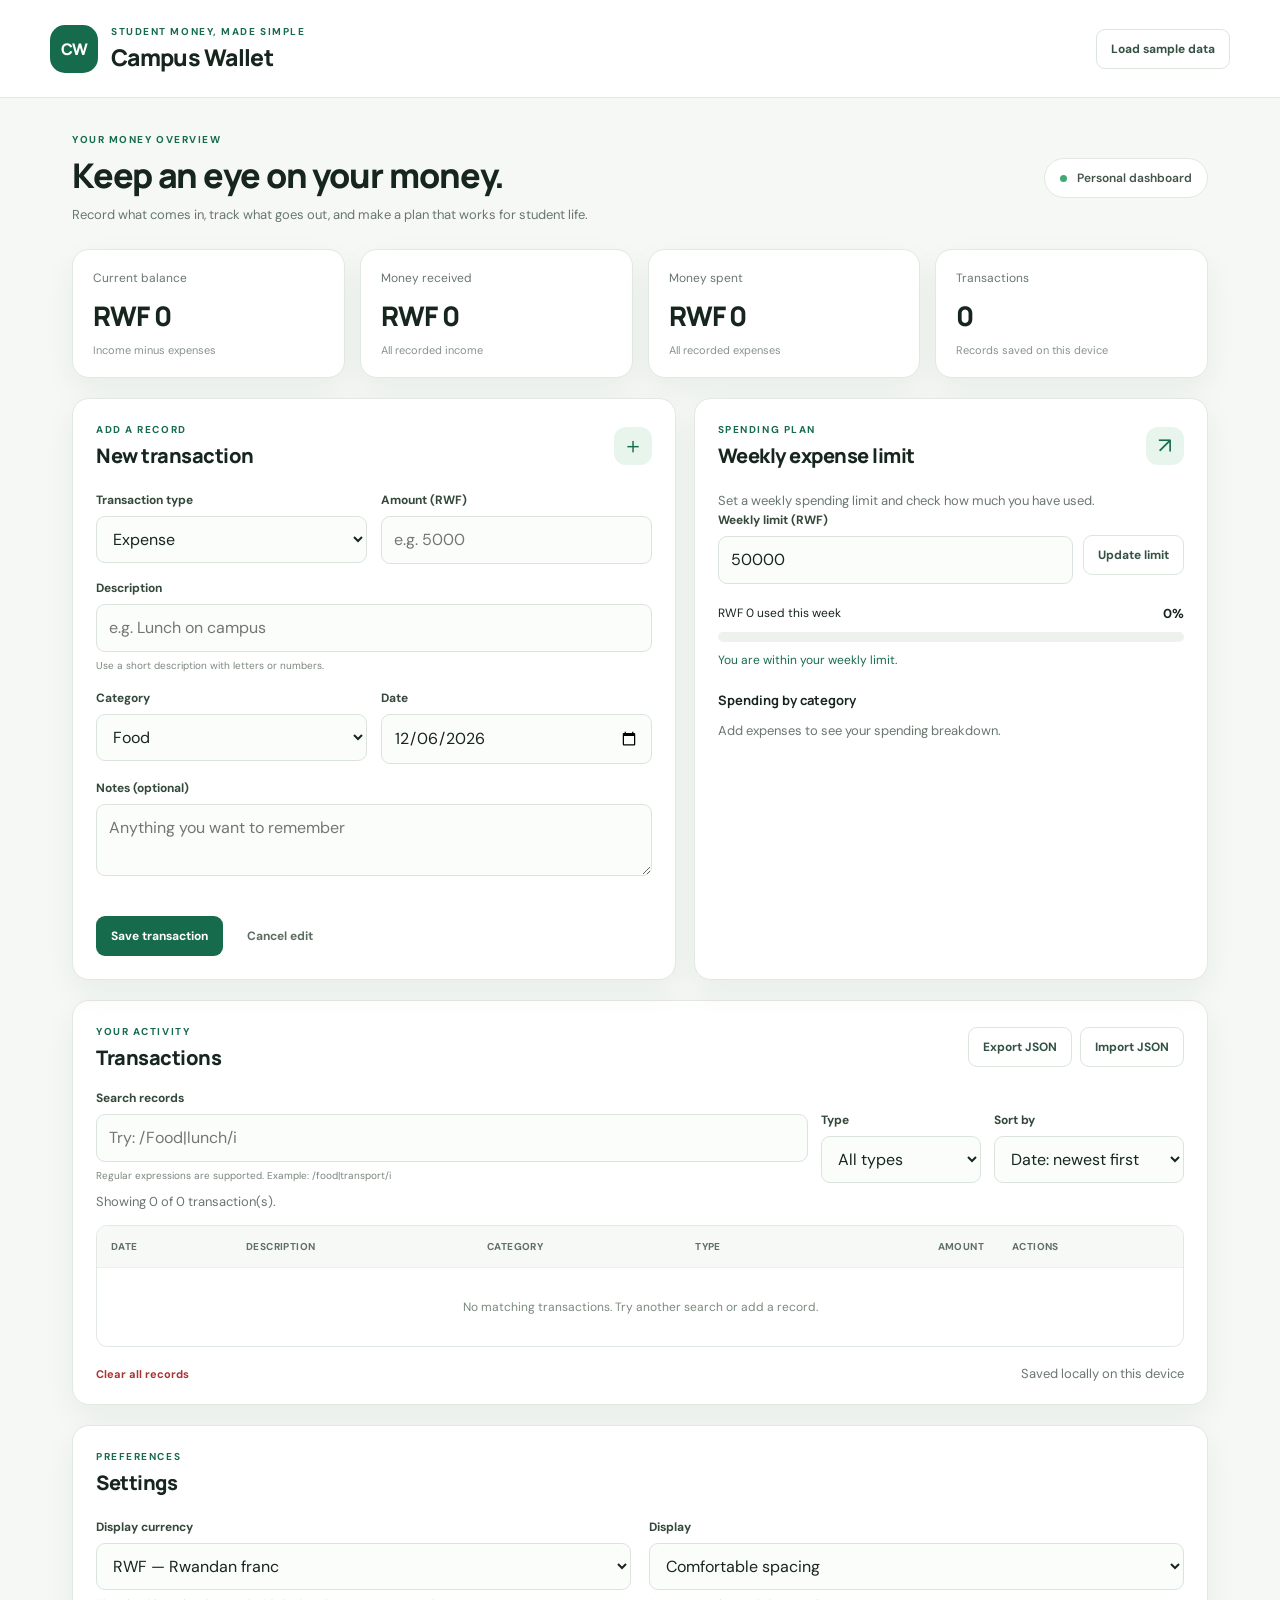
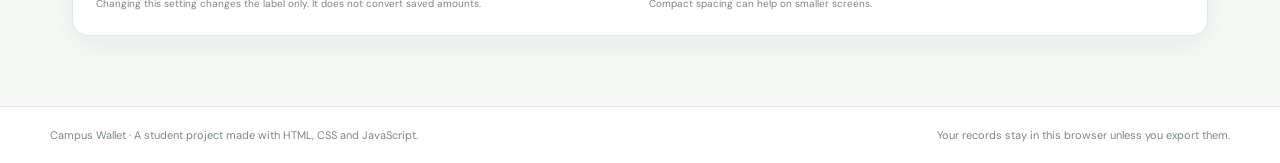
==== student-finance-tracker/index.html @ c1d16478 "Initial commit" ====
<!doctype html>
<html lang="en">
<head>
  <meta charset="utf-8">
  <meta name="viewport" content="width=device-width, initial-scale=1">
  <meta name="description" content="A simple student finance tracker for recording income and expenses.">
  <title>Campus Wallet | Student Finance Tracker</title>
  <link rel="stylesheet" href="styles/style.css">
  <script src="scripts/validators.js" defer></script>
  <script src="scripts/storage.js" defer></script>
  <script src="scripts/state.js" defer></script>
  <script src="scripts/search.js" defer></script>
  <script src="scripts/ui.js" defer></script>
  <script src="scripts/main.js" defer></script>
</head>
<body>
  <a class="skip-link" href="#main-content">Skip to main content</a>
  <header class="site-header">
    <div class="brand">
      <div class="brand-mark" aria-hidden="true">CW</div>
      <div><p class="eyebrow">STUDENT MONEY, MADE SIMPLE</p><h1>Campus Wallet</h1></div>
    </div>
    <button id="load-sample" class="button button-secondary" type="button">Load sample data</button>
  </header>

  <main id="main-content" class="page-shell">
    <section class="welcome-row" aria-labelledby="welcome-title">
      <div><p class="eyebrow">YOUR MONEY OVERVIEW</p><h2 id="welcome-title">Keep an eye on your money.</h2>
      <p class="muted">Record what comes in, track what goes out, and make a plan that works for student life.</p></div>
      <div class="period-pill"><span class="status-dot" aria-hidden="true"></span> Personal dashboard</div>
    </section>

    <section class="stats-grid" aria-label="Finance summary">
      <article class="stat-card"><p class="stat-label">Current balance</p><p id="balance-total" class="stat-value">RWF 0</p><p class="stat-note">Income minus expenses</p></article>
      <article class="stat-card"><p class="stat-label">Money received</p><p id="income-total" class="stat-value">RWF 0</p><p class="stat-note">All recorded income</p></article>
      <article class="stat-card"><p class="stat-label">Money spent</p><p id="expense-total" class="stat-value">RWF 0</p><p class="stat-note">All recorded expenses</p></article>
      <article class="stat-card"><p class="stat-label">Transactions</p><p id="record-count" class="stat-value">0</p><p class="stat-note">Records saved on this device</p></article>
    </section>

    <section class="dashboard-grid">
      <section class="panel form-panel" aria-labelledby="form-title">
        <div class="panel-heading"><div><p class="eyebrow">ADD A RECORD</p><h2 id="form-title">New transaction</h2></div><span class="icon-badge" aria-hidden="true">＋</span></div>
        <form id="transaction-form" novalidate>
          <input id="record-id" type="hidden">
          <div class="field-row">
            <div class="field"><label for="type">Transaction type</label><select id="type" name="type" required><option value="expense">Expense</option><option value="income">Income</option></select></div>
            <div class="field"><label for="amount">Amount (RWF)</label><input id="amount" name="amount" type="number" min="1" step="1" placeholder="e.g. 5000" required></div>
          </div>
          <div class="field"><label for="description">Description</label><input id="description" name="description" type="text" maxlength="80" placeholder="e.g. Lunch on campus" required aria-describedby="description-help"><small id="description-help">Use a short description with letters or numbers.</small></div>
          <div class="field-row">
            <div class="field"><label for="category">Category</label><select id="category" name="category" required><option value="Food">Food</option><option value="Transport">Transport</option><option value="School">School</option><option value="Housing">Housing</option><option value="Shopping">Shopping</option><option value="Salary">Salary</option><option value="Allowance">Allowance</option><option value="Other">Other</option></select></div>
            <div class="field"><label for="date">Date</label><input id="date" name="date" type="date" required></div>
          </div>
          <div class="field"><label for="notes">Notes (optional)</label><textarea id="notes" name="notes" rows="2" maxlength="180" placeholder="Anything you want to remember"></textarea></div>
          <p id="form-message" class="form-message" role="alert" aria-live="assertive"></p>
          <div class="form-actions"><button id="save-button" class="button button-primary" type="submit">Save transaction</button><button id="cancel-edit" class="button button-quiet" type="button" hidden>Cancel edit</button></div>
        </form>
      </section>

      <section class="panel goals-panel" aria-labelledby="goal-title">
        <div class="panel-heading"><div><p class="eyebrow">SPENDING PLAN</p><h2 id="goal-title">Weekly expense limit</h2></div><span class="icon-badge icon-badge-green" aria-hidden="true">↗</span></div>
        <p class="muted">Set a weekly spending limit and check how much you have used.</p>
        <form id="budget-form" class="budget-form">
          <div class="field"><label for="weekly-limit">Weekly limit (RWF)</label><input id="weekly-limit" type="number" min="1" step="1" value="50000" required></div>
          <button class="button button-secondary" type="submit">Update limit</button>
        </form>
        <div class="budget-summary"><span id="budget-used-text">RWF 0 used this week</span><strong id="budget-percent">0%</strong></div>
        <div class="progress-track" role="progressbar" aria-label="Weekly expense limit used" aria-valuemin="0" aria-valuemax="100" aria-valuenow="0" id="budget-progress"><div id="budget-progress-fill" class="progress-fill"></div></div>
        <p id="budget-message" class="budget-message" aria-live="polite">You are within your weekly limit.</p>
        <div class="mini-chart-wrap"><h3>Spending by category</h3><div id="category-chart" class="category-chart"><p class="muted">Add expenses to see your spending breakdown.</p></div></div>
      </section>
    </section>

    <section class="panel records-panel" aria-labelledby="records-title">
      <div class="panel-heading records-heading"><div><p class="eyebrow">YOUR ACTIVITY</p><h2 id="records-title">Transactions</h2></div><div class="records-tools"><button id="export-json" class="button button-secondary" type="button">Export JSON</button><label class="button button-secondary file-button" for="import-file">Import JSON</label><input id="import-file" type="file" accept="application/json,.json" hidden></div></div>
      <div class="filter-grid">
        <div class="field search-field"><label for="search">Search records</label><input id="search" type="search" placeholder="Try: /Food|lunch/i" aria-describedby="search-help"><small id="search-help">Regular expressions are supported. Example: /food|transport/i</small></div>
        <div class="field"><label for="type-filter">Type</label><select id="type-filter"><option value="all">All types</option><option value="income">Income</option><option value="expense">Expense</option></select></div>
        <div class="field"><label for="sort-by">Sort by</label><select id="sort-by"><option value="date-new">Date: newest first</option><option value="date-old">Date: oldest first</option><option value="amount-high">Amount: high to low</option><option value="amount-low">Amount: low to high</option><option value="description">Description: A to Z</option></select></div>
      </div>
      <p id="search-message" class="muted search-message" aria-live="polite">Showing all transactions.</p>
      <div class="table-wrap">
        <table>
          <caption class="visually-hidden">Saved student income and expense transactions</caption>
          <thead><tr><th scope="col">Date</th><th scope="col">Description</th><th scope="col">Category</th><th scope="col">Type</th><th scope="col" class="amount-cell">Amount</th><th scope="col">Actions</th></tr></thead>
          <tbody id="transaction-list"><tr><td colspan="6" class="empty-state">No transactions yet. Add your first record above.</td></tr></tbody>
        </table>
      </div>
      <div class="data-actions"><button id="clear-all" class="text-button danger-text" type="button">Clear all records</button><span id="storage-status" class="muted">Saved locally on this device</span></div>
    </section>

    <section class="panel settings-panel" aria-labelledby="settings-title">
      <div class="panel-heading"><div><p class="eyebrow">PREFERENCES</p><h2 id="settings-title">Settings</h2></div></div>
      <div class="settings-grid">
        <div class="field"><label for="currency">Display currency</label><select id="currency"><option value="RWF">RWF — Rwandan franc</option><option value="USD">USD — US dollar</option><option value="EUR">EUR — Euro</option></select><small>Changing this setting changes the label only. It does not convert saved amounts.</small></div>
        <div class="field"><label for="compact-mode">Display</label><select id="compact-mode"><option value="comfortable">Comfortable spacing</option><option value="compact">Compact spacing</option></select><small>Compact spacing can help on smaller screens.</small></div>
      </div>
    </section>

    <p id="app-announcement" class="visually-hidden" role="status" aria-live="polite"></p>
  </main>
  <footer class="site-footer"><p>Campus Wallet · A student project made with HTML, CSS and JavaScript.</p><p>Your records stay in this browser unless you export them.</p></footer>
</body>
</html>
---- student-finance-tracker/styles/style.css ----
@import url('https://fonts.googleapis.com/css2?family=DM+Sans:wght@400;500;600;700&family=Manrope:wght@500;600;700;800&display=swap');
:root{--ink:#17251f;--muted:#69776f;--green:#176b4d;--green-dark:#10523b;--green-soft:#e8f5ed;--paper:#f5f8f5;--white:#fff;--line:#e1e9e2;--amber:#8a5b09;--amber-soft:#fff4d9;--red:#a83333;--red-soft:#fff0ef;--shadow:0 12px 32px rgba(25,55,38,.055);font-family:"DM Sans",Arial,sans-serif;color:var(--ink);background:var(--paper)}
*{box-sizing:border-box}body{margin:0;min-width:320px;background:var(--paper);line-height:1.5}button,input,select,textarea{font:inherit}button,select,label.button{cursor:pointer}button:focus-visible,input:focus-visible,select:focus-visible,textarea:focus-visible,a:focus-visible{outline:3px solid #efb94b;outline-offset:3px}.skip-link{position:absolute;left:-999px;top:8px;background:white;padding:10px;z-index:10}.skip-link:focus{left:8px}.site-header{display:flex;justify-content:space-between;align-items:center;padding:24px max(22px,calc((100% - 1180px)/2));background:var(--white);border-bottom:1px solid var(--line)}.brand{display:flex;align-items:center;gap:13px}.brand-mark{display:grid;place-items:center;width:48px;height:48px;border-radius:15px;background:var(--green);color:white;font-family:Manrope,sans-serif;font-weight:800;letter-spacing:-1px}.brand h1{margin:-3px 0 0;font:800 23px Manrope,sans-serif;letter-spacing:-.7px}.eyebrow{font-size:10px;font-weight:700;letter-spacing:1.55px;color:var(--green);margin:0 0 5px}.page-shell{max-width:1180px;margin:0 auto;padding:34px 22px 50px}.welcome-row{display:flex;align-items:center;justify-content:space-between;gap:24px;margin-bottom:24px}.welcome-row h2{font:800 clamp(24px,3vw,34px) Manrope,sans-serif;letter-spacing:-1.1px;margin:0 0 7px}.muted{color:var(--muted);font-size:13px;margin:0}.period-pill{white-space:nowrap;background:white;border:1px solid var(--line);border-radius:999px;padding:10px 15px;font-size:12px;font-weight:600;color:#425349}.status-dot{display:inline-block;width:7px;height:7px;background:#41a873;border-radius:50%;margin-right:7px}.stats-grid{display:grid;grid-template-columns:repeat(4,minmax(0,1fr));gap:15px;margin-bottom:20px}.stat-card,.panel{background:var(--white);border:1px solid var(--line);border-radius:17px;box-shadow:var(--shadow)}.stat-card{padding:19px 20px}.stat-label{font-size:12px;color:var(--muted);margin:0 0 10px}.stat-value{font:800 clamp(20px,2.3vw,27px) Manrope,sans-serif;letter-spacing:-.8px;margin:0 0 8px;overflow-wrap:anywhere}.stat-note{font-size:11px;color:#87948b;margin:0}.dashboard-grid{display:grid;grid-template-columns:minmax(0,1.08fr) minmax(0,.92fr);gap:18px;margin-bottom:20px}.panel{padding:23px;margin-bottom:20px}.dashboard-grid .panel{margin-bottom:0}.panel-heading{display:flex;align-items:center;justify-content:space-between;gap:12px;margin-bottom:22px}.panel-heading h2{font:800 20px Manrope,sans-serif;letter-spacing:-.5px;margin:0}.icon-badge{width:38px;height:38px;display:grid;place-items:center;border-radius:12px;background:var(--green-soft);color:var(--green);font-size:22px}.icon-badge-green{background:#e8f5ed}.field-row{display:grid;grid-template-columns:1fr 1fr;gap:14px}.field{display:flex;flex-direction:column;gap:7px;margin-bottom:15px;min-width:0}.field label{font-size:12px;font-weight:700;color:#34483b}.field input,.field select,.field textarea{width:100%;border:1px solid #dbe4dc;background:#fbfdfb;border-radius:9px;padding:11px 12px;color:var(--ink);min-height:43px}.field textarea{resize:vertical}.field small{font-size:10px;color:#7a887e;line-height:1.45}.button{border:1px solid transparent;border-radius:9px;padding:10px 14px;font-size:12px;font-weight:700;transition:background .15s,border-color .15s;display:inline-flex;align-items:center;justify-content:center;text-decoration:none}.button-primary{background:var(--green);color:white}.button-primary:hover{background:var(--green-dark)}.button-secondary{background:white;border-color:#dce6dd;color:#345244}.button-secondary:hover{background:#f3f8f4;border-color:#b8cdbd}.button-quiet{background:transparent;color:#5c6d61}.form-actions{display:flex;gap:9px;flex-wrap:wrap}.form-message{font-size:12px;min-height:18px;margin:-3px 0 10px;color:var(--red)}.budget-form{display:grid;grid-template-columns:1fr auto;gap:10px;align-items:start}.budget-form .field{margin-bottom:8px}.budget-form .button{margin-top:24px}.budget-summary{display:flex;justify-content:space-between;gap:12px;font-size:12px;margin:12px 0 9px}.budget-summary strong{font-size:13px}.progress-track{height:10px;background:#edf2ee;border-radius:99px;overflow:hidden}.progress-fill{height:100%;width:0;background:#46a877;border-radius:99px;transition:width .2s}.progress-fill.warning{background:#e4a23b}.progress-fill.over{background:#cf5650}.budget-message{font-size:12px;color:var(--green);margin:9px 0 22px}.budget-message.warning{color:var(--amber)}.budget-message.over{color:var(--red);font-weight:700}.mini-chart-wrap h3{font:700 13px Manrope,sans-serif;margin:0 0 12px}.category-chart{display:grid;gap:10px}.chart-row{display:grid;grid-template-columns:90px 1fr 78px;gap:8px;align-items:center;font-size:11px}.chart-label{white-space:nowrap;overflow:hidden;text-overflow:ellipsis}.chart-track{height:8px;border-radius:99px;background:#edf2ee;overflow:hidden}.chart-fill{height:100%;background:#5ba982;border-radius:99px}.chart-amount{text-align:right;color:#4e6055}.records-panel{padding-bottom:18px}.records-heading{margin-bottom:18px}.records-tools{display:flex;gap:8px;flex-wrap:wrap}.file-button{user-select:none}.filter-grid{display:grid;grid-template-columns:minmax(220px,1fr) 160px 190px;gap:13px;align-items:end}.filter-grid .field{margin-bottom:9px}.search-message{margin:0 0 13px}.table-wrap{width:100%;overflow-x:auto;border:1px solid var(--line);border-radius:11px}table{border-collapse:collapse;width:100%;min-width:760px;font-size:12px}thead{background:#f6f9f6;color:#607066;text-align:left}th,td{padding:13px 14px;border-bottom:1px solid #edf1ed}th{font-size:10px;letter-spacing:.4px;text-transform:uppercase;font-weight:700}tbody tr:last-child td{border-bottom:0}tbody tr:hover{background:#fbfdfb}.amount-cell{text-align:right;white-space:nowrap}.amount{font-weight:700;white-space:nowrap}.amount.income{color:var(--green)}.amount.expense{color:#a94a42}.type-badge{display:inline-block;border-radius:99px;padding:4px 8px;font-size:10px;font-weight:700}.type-badge.income{color:var(--green);background:var(--green-soft)}.type-badge.expense{color:#a3443e;background:#fff0ed}.row-actions{display:flex;gap:5px}.small-action{border:1px solid #dce6dd;border-radius:6px;background:white;padding:5px 8px;font-size:10px;color:#405448}.small-action:hover{background:#f1f7f2}.small-action.delete{color:var(--red)}.empty-state{text-align:center;color:#7b897f;padding:30px 12px}.data-actions{display:flex;align-items:center;justify-content:space-between;gap:12px;padding-top:15px}.text-button{border:0;background:transparent;padding:4px 0;font-size:11px;font-weight:700}.danger-text{color:var(--red)}.settings-grid{display:grid;grid-template-columns:1fr 1fr;gap:18px}.settings-grid .field{margin-bottom:0}.settings-panel{margin-top:20px}.site-footer{display:flex;justify-content:space-between;gap:16px;padding:20px max(22px,calc((100% - 1180px)/2));border-top:1px solid var(--line);color:#7b897f;font-size:11px;background:white}.site-footer p{margin:0}.visually-hidden{position:absolute!important;width:1px!important;height:1px!important;padding:0!important;margin:-1px!important;overflow:hidden!important;clip:rect(0,0,0,0)!important;white-space:nowrap!important;border:0!important}mark{background:#ffed9b;color:#3f3510;border-radius:2px}.compact-mode .panel{padding:17px}.compact-mode .stat-card{padding:14px}.compact-mode th,.compact-mode td{padding:9px 10px}
@media(max-width:900px){.stats-grid{grid-template-columns:repeat(2,minmax(0,1fr))}.dashboard-grid{grid-template-columns:1fr}.filter-grid{grid-template-columns:minmax(180px,1fr) 1fr 1fr}.site-header{padding-top:18px;padding-bottom:18px}.page-shell{padding-top:25px}}
@media(max-width:600px){.site-header{align-items:flex-start;gap:12px;padding:15px}.brand-mark{width:40px;height:40px;border-radius:12px}.brand h1{font-size:19px}.brand .eyebrow{font-size:8px}.site-header>.button{font-size:10px;padding:9px}.page-shell{padding:23px 13px 35px}.welcome-row{align-items:flex-start;flex-direction:column;gap:12px}.welcome-row h2{font-size:27px}.stats-grid{gap:9px}.stat-card{padding:14px 12px;border-radius:13px}.stat-value{font-size:20px}.stat-note{font-size:10px}.panel{padding:16px;border-radius:14px}.panel-heading h2{font-size:18px}.field-row{grid-template-columns:1fr;gap:0}.filter-grid{grid-template-columns:1fr 1fr}.search-field{grid-column:1/-1}.records-heading{align-items:flex-start;flex-direction:column}.records-tools{width:100%}.records-tools .button{flex:1}.settings-grid{grid-template-columns:1fr;gap:4px}.budget-form{grid-template-columns:1fr}.budget-form .button{margin-top:0;width:100%}.site-footer{padding:17px 14px;flex-direction:column;gap:6px}.data-actions{align-items:flex-start;flex-direction:column}.chart-row{grid-template-columns:75px 1fr 68px}}
@media(max-width:380px){.stats-grid{grid-template-columns:1fr 1fr}.stat-value{font-size:18px}.period-pill{font-size:11px}.filter-grid{grid-template-columns:1fr}.search-field{grid-column:auto}.site-header>.button{max-width:105px}.chart-row{grid-template-columns:64px 1fr 62px}}
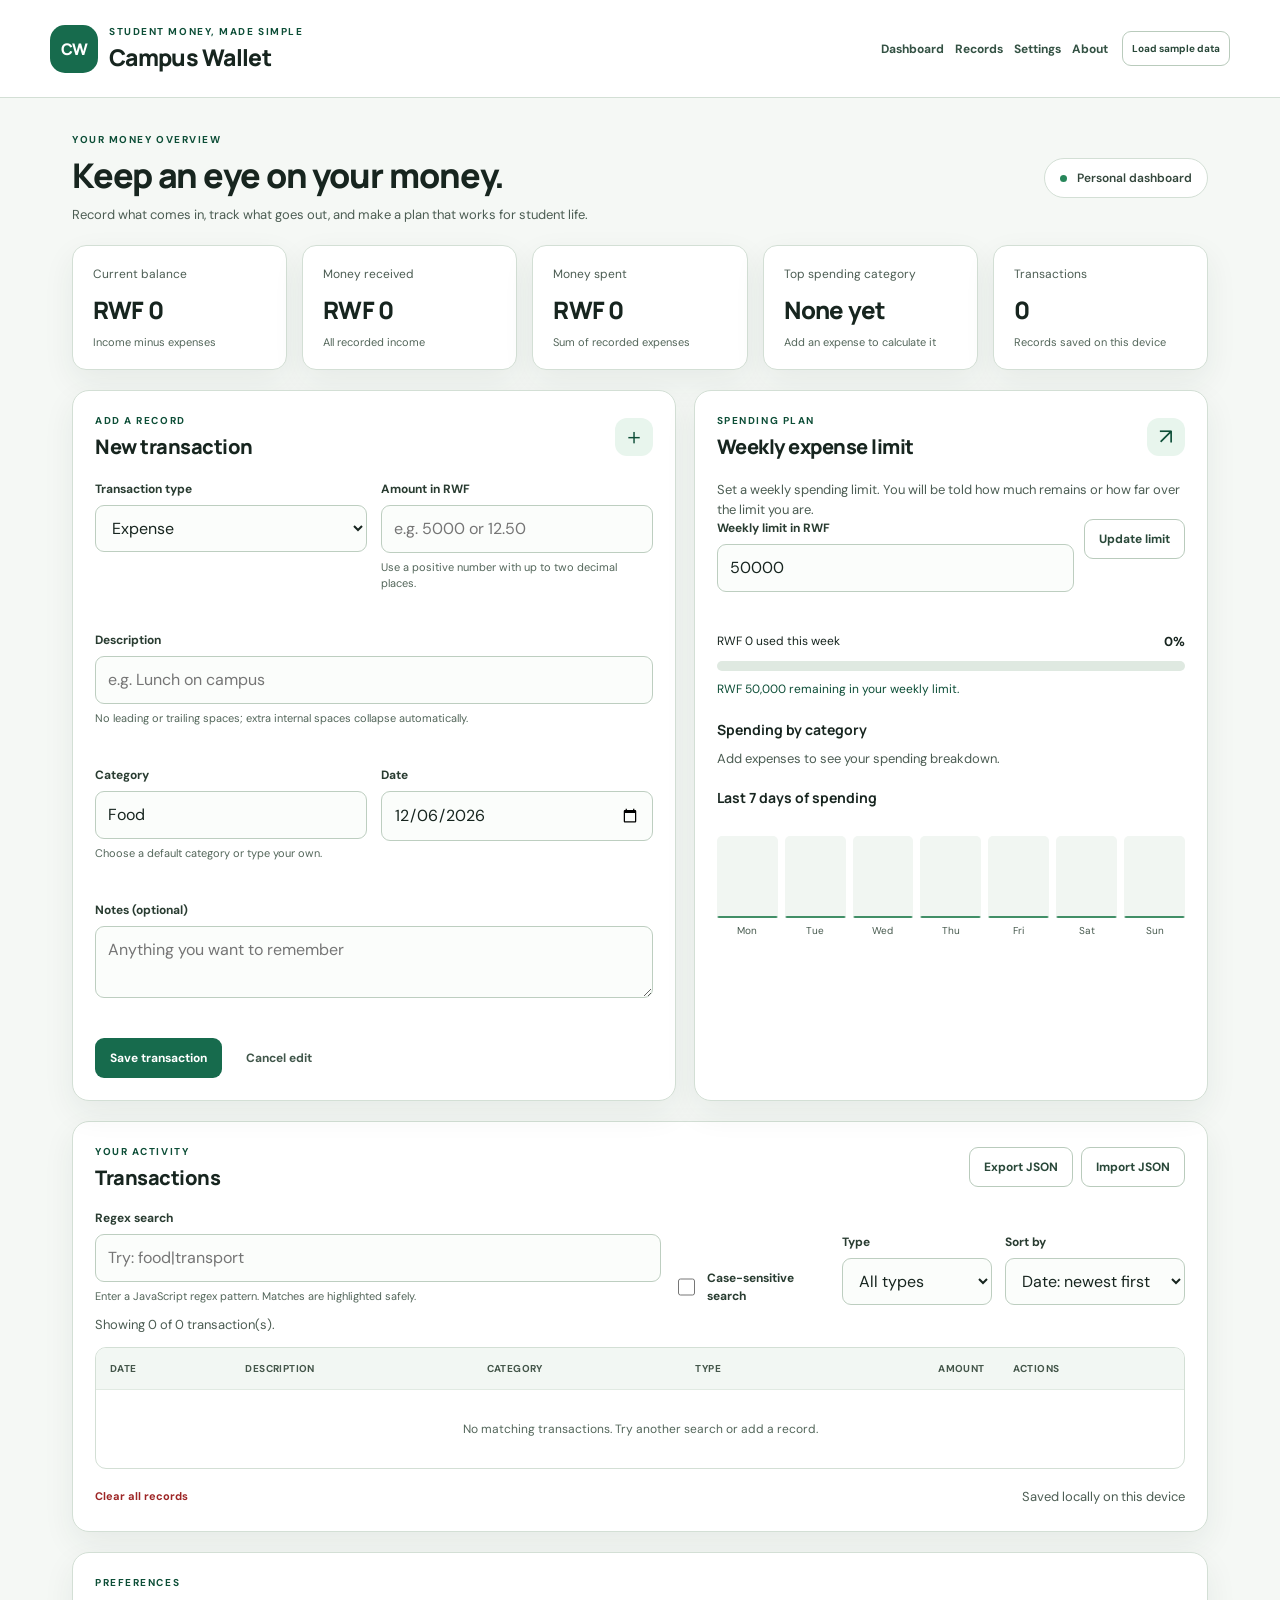
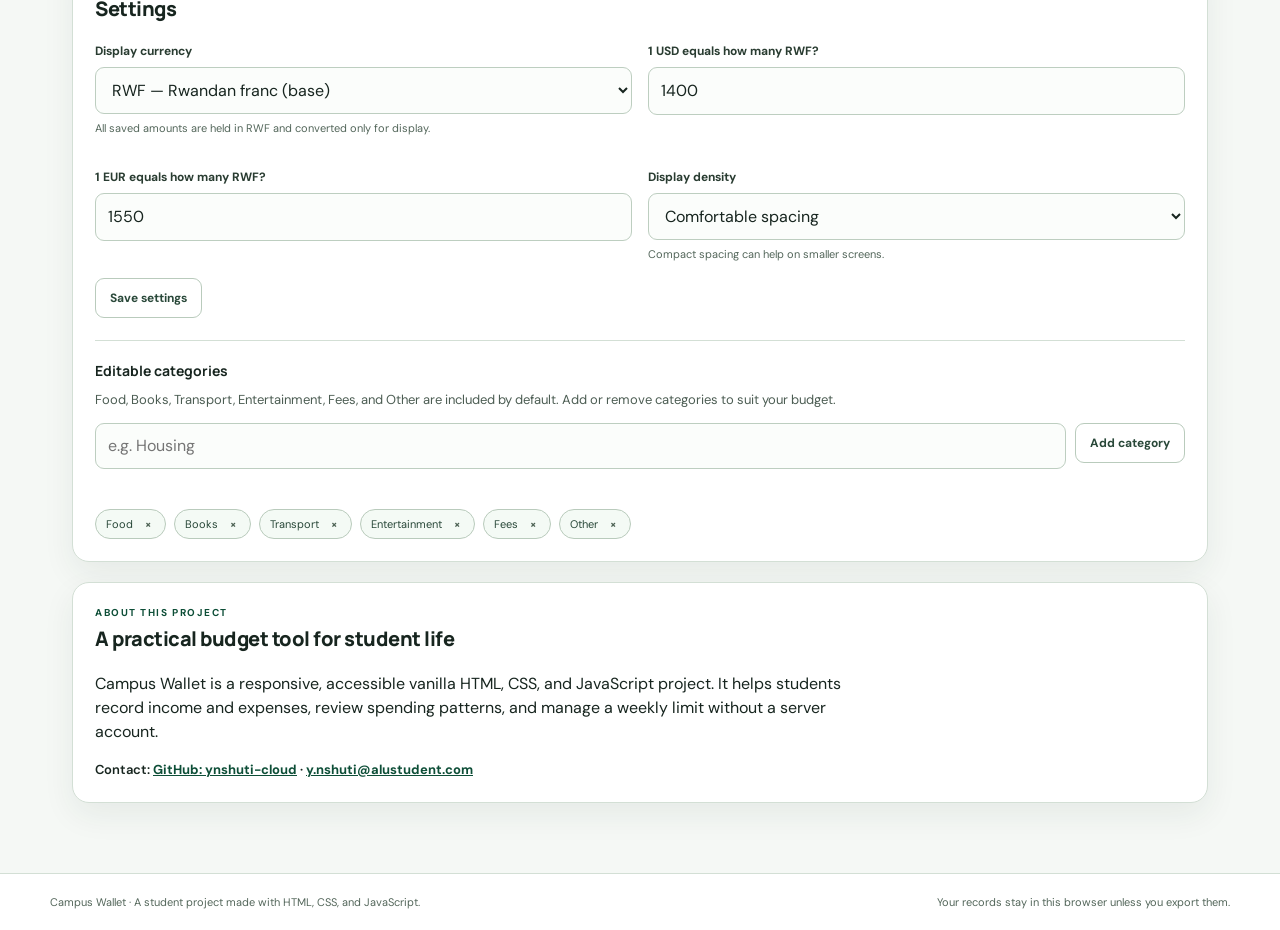
==== commit 268c595c: "Add Student Finance Tracker project files" ====
--- a/student-finance-tracker/index.html
+++ b/student-finance-tracker/index.html
@@ -3,7 +3,7 @@
 <head>
   <meta charset="utf-8">
   <meta name="viewport" content="width=device-width, initial-scale=1">
-  <meta name="description" content="A simple student finance tracker for recording income and expenses.">
+  <meta name="description" content="Campus Wallet is an accessible student finance tracker for recording income, expenses, spending limits, and savings goals.">
   <title>Campus Wallet | Student Finance Tracker</title>
   <link rel="stylesheet" href="styles/style.css">
   <script src="scripts/validators.js" defer></script>
@@ -20,11 +20,17 @@
       <div class="brand-mark" aria-hidden="true">CW</div>
       <div><p class="eyebrow">STUDENT MONEY, MADE SIMPLE</p><h1>Campus Wallet</h1></div>
     </div>
+    <nav class="site-nav" aria-label="Primary navigation">
+      <a href="#dashboard">Dashboard</a>
+      <a href="#records">Records</a>
+      <a href="#settings">Settings</a>
+      <a href="#about">About</a>
+    </nav>
     <button id="load-sample" class="button button-secondary" type="button">Load sample data</button>
   </header>
 
   <main id="main-content" class="page-shell">
-    <section class="welcome-row" aria-labelledby="welcome-title">
+    <section id="dashboard" class="welcome-row" aria-labelledby="welcome-title">
       <div><p class="eyebrow">YOUR MONEY OVERVIEW</p><h2 id="welcome-title">Keep an eye on your money.</h2>
       <p class="muted">Record what comes in, track what goes out, and make a plan that works for student life.</p></div>
       <div class="period-pill"><span class="status-dot" aria-hidden="true"></span> Personal dashboard</div>
@@ -33,7 +39,8 @@
     <section class="stats-grid" aria-label="Finance summary">
       <article class="stat-card"><p class="stat-label">Current balance</p><p id="balance-total" class="stat-value">RWF 0</p><p class="stat-note">Income minus expenses</p></article>
       <article class="stat-card"><p class="stat-label">Money received</p><p id="income-total" class="stat-value">RWF 0</p><p class="stat-note">All recorded income</p></article>
-      <article class="stat-card"><p class="stat-label">Money spent</p><p id="expense-total" class="stat-value">RWF 0</p><p class="stat-note">All recorded expenses</p></article>
+      <article class="stat-card"><p class="stat-label">Money spent</p><p id="expense-total" class="stat-value">RWF 0</p><p class="stat-note">Sum of recorded expenses</p></article>
+      <article class="stat-card"><p class="stat-label">Top spending category</p><p id="top-category" class="stat-value stat-value-text">None yet</p><p id="top-category-note" class="stat-note">Add an expense to calculate it</p></article>
       <article class="stat-card"><p class="stat-label">Transactions</p><p id="record-count" class="stat-value">0</p><p class="stat-note">Records saved on this device</p></article>
     </section>
 
@@ -43,38 +50,40 @@
         <form id="transaction-form" novalidate>
           <input id="record-id" type="hidden">
           <div class="field-row">
-            <div class="field"><label for="type">Transaction type</label><select id="type" name="type" required><option value="expense">Expense</option><option value="income">Income</option></select></div>
-            <div class="field"><label for="amount">Amount (RWF)</label><input id="amount" name="amount" type="number" min="1" step="1" placeholder="e.g. 5000" required></div>
+            <div class="field"><label for="type">Transaction type</label><select id="type" name="type" required><option value="expense">Expense</option><option value="income">Income</option></select><small id="type-error" class="field-error" aria-live="polite"></small></div>
+            <div class="field"><label for="amount">Amount in RWF</label><input id="amount" name="amount" type="text" inputmode="decimal" autocomplete="off" placeholder="e.g. 5000 or 12.50" required aria-describedby="amount-help amount-error"><small id="amount-help">Use a positive number with up to two decimal places.</small><small id="amount-error" class="field-error" aria-live="polite"></small></div>
           </div>
-          <div class="field"><label for="description">Description</label><input id="description" name="description" type="text" maxlength="80" placeholder="e.g. Lunch on campus" required aria-describedby="description-help"><small id="description-help">Use a short description with letters or numbers.</small></div>
+          <div class="field"><label for="description">Description</label><input id="description" name="description" type="text" maxlength="80" placeholder="e.g. Lunch on campus" required aria-describedby="description-help description-error"><small id="description-help">No leading or trailing spaces; extra internal spaces collapse automatically.</small><small id="description-error" class="field-error" aria-live="polite"></small></div>
           <div class="field-row">
-            <div class="field"><label for="category">Category</label><select id="category" name="category" required><option value="Food">Food</option><option value="Transport">Transport</option><option value="School">School</option><option value="Housing">Housing</option><option value="Shopping">Shopping</option><option value="Salary">Salary</option><option value="Allowance">Allowance</option><option value="Other">Other</option></select></div>
-            <div class="field"><label for="date">Date</label><input id="date" name="date" type="date" required></div>
+            <div class="field"><label for="category">Category</label><input id="category" name="category" list="category-options" maxlength="25" placeholder="Food" required aria-describedby="category-help category-error"><datalist id="category-options"></datalist><small id="category-help">Choose a default category or type your own.</small><small id="category-error" class="field-error" aria-live="polite"></small></div>
+            <div class="field"><label for="date">Date</label><input id="date" name="date" type="date" required aria-describedby="date-error"><small id="date-error" class="field-error" aria-live="polite"></small></div>
           </div>
           <div class="field"><label for="notes">Notes (optional)</label><textarea id="notes" name="notes" rows="2" maxlength="180" placeholder="Anything you want to remember"></textarea></div>
-          <p id="form-message" class="form-message" role="alert" aria-live="assertive"></p>
+          <p id="form-message" class="form-message" role="status" aria-live="polite"></p>
           <div class="form-actions"><button id="save-button" class="button button-primary" type="submit">Save transaction</button><button id="cancel-edit" class="button button-quiet" type="button" hidden>Cancel edit</button></div>
         </form>
       </section>
 
       <section class="panel goals-panel" aria-labelledby="goal-title">
         <div class="panel-heading"><div><p class="eyebrow">SPENDING PLAN</p><h2 id="goal-title">Weekly expense limit</h2></div><span class="icon-badge icon-badge-green" aria-hidden="true">↗</span></div>
-        <p class="muted">Set a weekly spending limit and check how much you have used.</p>
-        <form id="budget-form" class="budget-form">
-          <div class="field"><label for="weekly-limit">Weekly limit (RWF)</label><input id="weekly-limit" type="number" min="1" step="1" value="50000" required></div>
+        <p class="muted">Set a weekly spending limit. You will be told how much remains or how far over the limit you are.</p>
+        <form id="budget-form" class="budget-form" novalidate>
+          <div class="field"><label for="weekly-limit">Weekly limit in RWF</label><input id="weekly-limit" type="number" min="0.01" step="0.01" value="50000" required aria-describedby="budget-input-error"><small id="budget-input-error" class="field-error" aria-live="polite"></small></div>
           <button class="button button-secondary" type="submit">Update limit</button>
         </form>
         <div class="budget-summary"><span id="budget-used-text">RWF 0 used this week</span><strong id="budget-percent">0%</strong></div>
-        <div class="progress-track" role="progressbar" aria-label="Weekly expense limit used" aria-valuemin="0" aria-valuemax="100" aria-valuenow="0" id="budget-progress"><div id="budget-progress-fill" class="progress-fill"></div></div>
-        <p id="budget-message" class="budget-message" aria-live="polite">You are within your weekly limit.</p>
-        <div class="mini-chart-wrap"><h3>Spending by category</h3><div id="category-chart" class="category-chart"><p class="muted">Add expenses to see your spending breakdown.</p></div></div>
+        <div class="progress-track" role="progressbar" aria-label="Weekly expense limit used" aria-valuemin="0" aria-valuemax="100" aria-valuenow="0" aria-valuetext="0% of weekly limit used" id="budget-progress"><div id="budget-progress-fill" class="progress-fill"></div></div>
+        <p id="budget-message" class="budget-message" role="status" aria-live="polite">RWF 50,000 remaining in your weekly limit.</p>
+        <div class="mini-chart-wrap"><h3>Spending by category</h3><div id="category-chart" class="category-chart" role="list" aria-label="Expense totals by category"><p class="muted">Add expenses to see your spending breakdown.</p></div></div>
+        <div class="mini-chart-wrap"><h3>Last 7 days of spending</h3><div id="trend-chart" class="trend-chart" role="img" aria-label="No expense trend available yet"><p class="muted">Add expenses to see a seven-day trend.</p></div></div>
       </section>
     </section>
 
-    <section class="panel records-panel" aria-labelledby="records-title">
+    <section id="records" class="panel records-panel" aria-labelledby="records-title">
       <div class="panel-heading records-heading"><div><p class="eyebrow">YOUR ACTIVITY</p><h2 id="records-title">Transactions</h2></div><div class="records-tools"><button id="export-json" class="button button-secondary" type="button">Export JSON</button><label class="button button-secondary file-button" for="import-file">Import JSON</label><input id="import-file" type="file" accept="application/json,.json" hidden></div></div>
       <div class="filter-grid">
-        <div class="field search-field"><label for="search">Search records</label><input id="search" type="search" placeholder="Try: /Food|lunch/i" aria-describedby="search-help"><small id="search-help">Regular expressions are supported. Example: /food|transport/i</small></div>
+        <div class="field search-field"><label for="search">Regex search</label><input id="search" type="search" placeholder="Try: food|transport" aria-describedby="search-help"><small id="search-help">Enter a JavaScript regex pattern. Matches are highlighted safely.</small></div>
+        <div class="field checkbox-field"><input id="case-sensitive" type="checkbox"><label for="case-sensitive">Case-sensitive search</label></div>
         <div class="field"><label for="type-filter">Type</label><select id="type-filter"><option value="all">All types</option><option value="income">Income</option><option value="expense">Expense</option></select></div>
         <div class="field"><label for="sort-by">Sort by</label><select id="sort-by"><option value="date-new">Date: newest first</option><option value="date-old">Date: oldest first</option><option value="amount-high">Amount: high to low</option><option value="amount-low">Amount: low to high</option><option value="description">Description: A to Z</option></select></div>
       </div>
@@ -86,19 +95,39 @@
           <tbody id="transaction-list"><tr><td colspan="6" class="empty-state">No transactions yet. Add your first record above.</td></tr></tbody>
         </table>
       </div>
-      <div class="data-actions"><button id="clear-all" class="text-button danger-text" type="button">Clear all records</button><span id="storage-status" class="muted">Saved locally on this device</span></div>
+      <div class="data-actions"><button id="clear-all" class="text-button danger-text" type="button">Clear all records</button><span id="storage-status" class="muted" role="status">Saved locally on this device</span></div>
     </section>
 
-    <section class="panel settings-panel" aria-labelledby="settings-title">
+    <section id="settings" class="panel settings-panel" aria-labelledby="settings-title">
       <div class="panel-heading"><div><p class="eyebrow">PREFERENCES</p><h2 id="settings-title">Settings</h2></div></div>
-      <div class="settings-grid">
-        <div class="field"><label for="currency">Display currency</label><select id="currency"><option value="RWF">RWF — Rwandan franc</option><option value="USD">USD — US dollar</option><option value="EUR">EUR — Euro</option></select><small>Changing this setting changes the label only. It does not convert saved amounts.</small></div>
-        <div class="field"><label for="compact-mode">Display</label><select id="compact-mode"><option value="comfortable">Comfortable spacing</option><option value="compact">Compact spacing</option></select><small>Compact spacing can help on smaller screens.</small></div>
-      </div>
+      <form id="settings-form" novalidate>
+        <div class="settings-grid">
+          <div class="field"><label for="currency">Display currency</label><select id="currency"><option value="RWF">RWF — Rwandan franc (base)</option><option value="USD">USD — US dollar</option><option value="EUR">EUR — Euro</option></select><small>All saved amounts are held in RWF and converted only for display.</small></div>
+          <div class="field"><label for="rate-usd">1 USD equals how many RWF?</label><input id="rate-usd" type="number" min="0.0001" step="0.0001" required><small id="rate-usd-error" class="field-error" aria-live="polite"></small></div>
+          <div class="field"><label for="rate-eur">1 EUR equals how many RWF?</label><input id="rate-eur" type="number" min="0.0001" step="0.0001" required><small id="rate-eur-error" class="field-error" aria-live="polite"></small></div>
+          <div class="field"><label for="compact-mode">Display density</label><select id="compact-mode"><option value="comfortable">Comfortable spacing</option><option value="compact">Compact spacing</option></select><small>Compact spacing can help on smaller screens.</small></div>
+        </div>
+        <button class="button button-secondary" type="submit">Save settings</button>
+      </form>
+      <section class="category-settings" aria-labelledby="category-settings-title">
+        <h3 id="category-settings-title">Editable categories</h3>
+        <p class="muted">Food, Books, Transport, Entertainment, Fees, and Other are included by default. Add or remove categories to suit your budget.</p>
+        <form id="category-form" class="category-form" novalidate><label class="visually-hidden" for="new-category">New category name</label><input id="new-category" type="text" maxlength="25" placeholder="e.g. Housing" aria-describedby="new-category-error"><button class="button button-secondary" type="submit">Add category</button><small id="new-category-error" class="field-error" aria-live="polite"></small></form>
+        <ul id="category-list" class="category-list" aria-live="polite"></ul>
+      </section>
+    </section>
+
+    <section id="about" class="panel about-panel" aria-labelledby="about-title">
+      <div class="panel-heading"><div><p class="eyebrow">ABOUT THIS PROJECT</p><h2 id="about-title">A practical budget tool for student life</h2></div></div>
+      <p>Campus Wallet is a responsive, accessible vanilla HTML, CSS, and JavaScript project. It helps students record income and expenses, review spending patterns, and manage a weekly limit without a server account.</p>
+      <address class="contact-list">Contact: <a href="https://github.com/ynshuti-cloud">GitHub: ynshuti-cloud</a> · <a href="mailto:y.nshuti@alustudent.com">y.nshuti@alustudent.com</a></address>
     </section>
 
     <p id="app-announcement" class="visually-hidden" role="status" aria-live="polite"></p>
   </main>
-  <footer class="site-footer"><p>Campus Wallet · A student project made with HTML, CSS and JavaScript.</p><p>Your records stay in this browser unless you export them.</p></footer>
+  <footer class="site-footer"><p>Campus Wallet · A student project made with HTML, CSS, and JavaScript.</p><p>Your records stay in this browser unless you export them.</p></footer>
 </body>
 </html>
+
+
+
--- a/student-finance-tracker/styles/style.css
+++ b/student-finance-tracker/styles/style.css
@@ -1,6 +1,15 @@
 @import url('https://fonts.googleapis.com/css2?family=DM+Sans:wght@400;500;600;700&family=Manrope:wght@500;600;700;800&display=swap');
-:root{--ink:#17251f;--muted:#69776f;--green:#176b4d;--green-dark:#10523b;--green-soft:#e8f5ed;--paper:#f5f8f5;--white:#fff;--line:#e1e9e2;--amber:#8a5b09;--amber-soft:#fff4d9;--red:#a83333;--red-soft:#fff0ef;--shadow:0 12px 32px rgba(25,55,38,.055);font-family:"DM Sans",Arial,sans-serif;color:var(--ink);background:var(--paper)}
-*{box-sizing:border-box}body{margin:0;min-width:320px;background:var(--paper);line-height:1.5}button,input,select,textarea{font:inherit}button,select,label.button{cursor:pointer}button:focus-visible,input:focus-visible,select:focus-visible,textarea:focus-visible,a:focus-visible{outline:3px solid #efb94b;outline-offset:3px}.skip-link{position:absolute;left:-999px;top:8px;background:white;padding:10px;z-index:10}.skip-link:focus{left:8px}.site-header{display:flex;justify-content:space-between;align-items:center;padding:24px max(22px,calc((100% - 1180px)/2));background:var(--white);border-bottom:1px solid var(--line)}.brand{display:flex;align-items:center;gap:13px}.brand-mark{display:grid;place-items:center;width:48px;height:48px;border-radius:15px;background:var(--green);color:white;font-family:Manrope,sans-serif;font-weight:800;letter-spacing:-1px}.brand h1{margin:-3px 0 0;font:800 23px Manrope,sans-serif;letter-spacing:-.7px}.eyebrow{font-size:10px;font-weight:700;letter-spacing:1.55px;color:var(--green);margin:0 0 5px}.page-shell{max-width:1180px;margin:0 auto;padding:34px 22px 50px}.welcome-row{display:flex;align-items:center;justify-content:space-between;gap:24px;margin-bottom:24px}.welcome-row h2{font:800 clamp(24px,3vw,34px) Manrope,sans-serif;letter-spacing:-1.1px;margin:0 0 7px}.muted{color:var(--muted);font-size:13px;margin:0}.period-pill{white-space:nowrap;background:white;border:1px solid var(--line);border-radius:999px;padding:10px 15px;font-size:12px;font-weight:600;color:#425349}.status-dot{display:inline-block;width:7px;height:7px;background:#41a873;border-radius:50%;margin-right:7px}.stats-grid{display:grid;grid-template-columns:repeat(4,minmax(0,1fr));gap:15px;margin-bottom:20px}.stat-card,.panel{background:var(--white);border:1px solid var(--line);border-radius:17px;box-shadow:var(--shadow)}.stat-card{padding:19px 20px}.stat-label{font-size:12px;color:var(--muted);margin:0 0 10px}.stat-value{font:800 clamp(20px,2.3vw,27px) Manrope,sans-serif;letter-spacing:-.8px;margin:0 0 8px;overflow-wrap:anywhere}.stat-note{font-size:11px;color:#87948b;margin:0}.dashboard-grid{display:grid;grid-template-columns:minmax(0,1.08fr) minmax(0,.92fr);gap:18px;margin-bottom:20px}.panel{padding:23px;margin-bottom:20px}.dashboard-grid .panel{margin-bottom:0}.panel-heading{display:flex;align-items:center;justify-content:space-between;gap:12px;margin-bottom:22px}.panel-heading h2{font:800 20px Manrope,sans-serif;letter-spacing:-.5px;margin:0}.icon-badge{width:38px;height:38px;display:grid;place-items:center;border-radius:12px;background:var(--green-soft);color:var(--green);font-size:22px}.icon-badge-green{background:#e8f5ed}.field-row{display:grid;grid-template-columns:1fr 1fr;gap:14px}.field{display:flex;flex-direction:column;gap:7px;margin-bottom:15px;min-width:0}.field label{font-size:12px;font-weight:700;color:#34483b}.field input,.field select,.field textarea{width:100%;border:1px solid #dbe4dc;background:#fbfdfb;border-radius:9px;padding:11px 12px;color:var(--ink);min-height:43px}.field textarea{resize:vertical}.field small{font-size:10px;color:#7a887e;line-height:1.45}.button{border:1px solid transparent;border-radius:9px;padding:10px 14px;font-size:12px;font-weight:700;transition:background .15s,border-color .15s;display:inline-flex;align-items:center;justify-content:center;text-decoration:none}.button-primary{background:var(--green);color:white}.button-primary:hover{background:var(--green-dark)}.button-secondary{background:white;border-color:#dce6dd;color:#345244}.button-secondary:hover{background:#f3f8f4;border-color:#b8cdbd}.button-quiet{background:transparent;color:#5c6d61}.form-actions{display:flex;gap:9px;flex-wrap:wrap}.form-message{font-size:12px;min-height:18px;margin:-3px 0 10px;color:var(--red)}.budget-form{display:grid;grid-template-columns:1fr auto;gap:10px;align-items:start}.budget-form .field{margin-bottom:8px}.budget-form .button{margin-top:24px}.budget-summary{display:flex;justify-content:space-between;gap:12px;font-size:12px;margin:12px 0 9px}.budget-summary strong{font-size:13px}.progress-track{height:10px;background:#edf2ee;border-radius:99px;overflow:hidden}.progress-fill{height:100%;width:0;background:#46a877;border-radius:99px;transition:width .2s}.progress-fill.warning{background:#e4a23b}.progress-fill.over{background:#cf5650}.budget-message{font-size:12px;color:var(--green);margin:9px 0 22px}.budget-message.warning{color:var(--amber)}.budget-message.over{color:var(--red);font-weight:700}.mini-chart-wrap h3{font:700 13px Manrope,sans-serif;margin:0 0 12px}.category-chart{display:grid;gap:10px}.chart-row{display:grid;grid-template-columns:90px 1fr 78px;gap:8px;align-items:center;font-size:11px}.chart-label{white-space:nowrap;overflow:hidden;text-overflow:ellipsis}.chart-track{height:8px;border-radius:99px;background:#edf2ee;overflow:hidden}.chart-fill{height:100%;background:#5ba982;border-radius:99px}.chart-amount{text-align:right;color:#4e6055}.records-panel{padding-bottom:18px}.records-heading{margin-bottom:18px}.records-tools{display:flex;gap:8px;flex-wrap:wrap}.file-button{user-select:none}.filter-grid{display:grid;grid-template-columns:minmax(220px,1fr) 160px 190px;gap:13px;align-items:end}.filter-grid .field{margin-bottom:9px}.search-message{margin:0 0 13px}.table-wrap{width:100%;overflow-x:auto;border:1px solid var(--line);border-radius:11px}table{border-collapse:collapse;width:100%;min-width:760px;font-size:12px}thead{background:#f6f9f6;color:#607066;text-align:left}th,td{padding:13px 14px;border-bottom:1px solid #edf1ed}th{font-size:10px;letter-spacing:.4px;text-transform:uppercase;font-weight:700}tbody tr:last-child td{border-bottom:0}tbody tr:hover{background:#fbfdfb}.amount-cell{text-align:right;white-space:nowrap}.amount{font-weight:700;white-space:nowrap}.amount.income{color:var(--green)}.amount.expense{color:#a94a42}.type-badge{display:inline-block;border-radius:99px;padding:4px 8px;font-size:10px;font-weight:700}.type-badge.income{color:var(--green);background:var(--green-soft)}.type-badge.expense{color:#a3443e;background:#fff0ed}.row-actions{display:flex;gap:5px}.small-action{border:1px solid #dce6dd;border-radius:6px;background:white;padding:5px 8px;font-size:10px;color:#405448}.small-action:hover{background:#f1f7f2}.small-action.delete{color:var(--red)}.empty-state{text-align:center;color:#7b897f;padding:30px 12px}.data-actions{display:flex;align-items:center;justify-content:space-between;gap:12px;padding-top:15px}.text-button{border:0;background:transparent;padding:4px 0;font-size:11px;font-weight:700}.danger-text{color:var(--red)}.settings-grid{display:grid;grid-template-columns:1fr 1fr;gap:18px}.settings-grid .field{margin-bottom:0}.settings-panel{margin-top:20px}.site-footer{display:flex;justify-content:space-between;gap:16px;padding:20px max(22px,calc((100% - 1180px)/2));border-top:1px solid var(--line);color:#7b897f;font-size:11px;background:white}.site-footer p{margin:0}.visually-hidden{position:absolute!important;width:1px!important;height:1px!important;padding:0!important;margin:-1px!important;overflow:hidden!important;clip:rect(0,0,0,0)!important;white-space:nowrap!important;border:0!important}mark{background:#ffed9b;color:#3f3510;border-radius:2px}.compact-mode .panel{padding:17px}.compact-mode .stat-card{padding:14px}.compact-mode th,.compact-mode td{padding:9px 10px}
-@media(max-width:900px){.stats-grid{grid-template-columns:repeat(2,minmax(0,1fr))}.dashboard-grid{grid-template-columns:1fr}.filter-grid{grid-template-columns:minmax(180px,1fr) 1fr 1fr}.site-header{padding-top:18px;padding-bottom:18px}.page-shell{padding-top:25px}}
-@media(max-width:600px){.site-header{align-items:flex-start;gap:12px;padding:15px}.brand-mark{width:40px;height:40px;border-radius:12px}.brand h1{font-size:19px}.brand .eyebrow{font-size:8px}.site-header>.button{font-size:10px;padding:9px}.page-shell{padding:23px 13px 35px}.welcome-row{align-items:flex-start;flex-direction:column;gap:12px}.welcome-row h2{font-size:27px}.stats-grid{gap:9px}.stat-card{padding:14px 12px;border-radius:13px}.stat-value{font-size:20px}.stat-note{font-size:10px}.panel{padding:16px;border-radius:14px}.panel-heading h2{font-size:18px}.field-row{grid-template-columns:1fr;gap:0}.filter-grid{grid-template-columns:1fr 1fr}.search-field{grid-column:1/-1}.records-heading{align-items:flex-start;flex-direction:column}.records-tools{width:100%}.records-tools .button{flex:1}.settings-grid{grid-template-columns:1fr;gap:4px}.budget-form{grid-template-columns:1fr}.budget-form .button{margin-top:0;width:100%}.site-footer{padding:17px 14px;flex-direction:column;gap:6px}.data-actions{align-items:flex-start;flex-direction:column}.chart-row{grid-template-columns:75px 1fr 68px}}
-@media(max-width:380px){.stats-grid{grid-template-columns:1fr 1fr}.stat-value{font-size:18px}.period-pill{font-size:11px}.filter-grid{grid-template-columns:1fr}.search-field{grid-column:auto}.site-header>.button{max-width:105px}.chart-row{grid-template-columns:64px 1fr 62px}}
+
+:root{--ink:#17251f;--muted:#4c5d53;--green:#176b4d;--green-dark:#0d4e37;--green-soft:#e8f5ed;--paper:#f5f8f5;--white:#fff;--line:#d3dfd5;--amber:#7a4d00;--amber-soft:#fff4d9;--red:#9d2525;--red-soft:#fff0ef;--shadow:0 12px 32px rgba(25,55,38,.07);font-family:"DM Sans",Arial,sans-serif;color:var(--ink);background:var(--paper)}
+*{box-sizing:border-box}html{scroll-behavior:smooth}body{min-width:320px;margin:0;background:var(--paper);line-height:1.5}button,input,select,textarea{font:inherit}button,select,label.button{cursor:pointer}a{color:var(--green-dark)}button:focus-visible,input:focus-visible,select:focus-visible,textarea:focus-visible,a:focus-visible{outline:3px solid #d88400;outline-offset:3px}.skip-link{position:absolute;left:-999px;top:8px;background:var(--white);padding:10px;z-index:20;color:var(--ink);font-weight:700}.skip-link:focus{left:8px}
+.site-header{display:flex;align-items:flex-start;flex-wrap:wrap;gap:14px;padding:16px;background:var(--white);border-bottom:1px solid var(--line)}.brand{display:flex;align-items:center;gap:11px;min-width:0}.brand-mark{display:grid;place-items:center;width:40px;height:40px;border-radius:12px;background:var(--green);color:var(--white);font-family:Manrope,sans-serif;font-weight:800;letter-spacing:-1px}.brand h1{margin:-3px 0 0;font:800 19px Manrope,sans-serif;letter-spacing:-.7px}.brand .eyebrow{font-size:8px}.site-nav{order:3;display:flex;gap:11px;width:100%;overflow-x:auto;padding:3px 0}.site-nav a{white-space:nowrap;text-decoration:none;font-size:12px;font-weight:700;color:#345244}.site-nav a:hover{text-decoration:underline}.site-header>.button{margin-left:auto;font-size:10px;padding:9px}
+.page-shell{max-width:1180px;margin:0 auto;padding:23px 13px 35px}.welcome-row{display:flex;align-items:flex-start;flex-direction:column;gap:12px;margin-bottom:20px}.welcome-row h2{font:800 27px Manrope,sans-serif;letter-spacing:-1.1px;margin:0 0 7px}.muted{color:var(--muted);font-size:13px;margin:0}.period-pill{white-space:nowrap;background:var(--white);border:1px solid var(--line);border-radius:999px;padding:10px 15px;font-size:12px;font-weight:600;color:#33463b}.status-dot{display:inline-block;width:7px;height:7px;background:#27865a;border-radius:50%;margin-right:7px}
+.stats-grid{display:grid;grid-template-columns:repeat(2,minmax(0,1fr));gap:9px;margin-bottom:20px}.stat-card,.panel{background:var(--white);border:1px solid var(--line);border-radius:14px;box-shadow:var(--shadow)}.stat-card{padding:14px 12px}.stat-label{font-size:12px;color:var(--muted);margin:0 0 10px}.stat-value{font:800 20px Manrope,sans-serif;letter-spacing:-.8px;margin:0 0 8px;overflow-wrap:anywhere}.stat-value-text{font-size:17px}.stat-note{font-size:11px;color:#53665a;margin:0}.dashboard-grid{display:grid;grid-template-columns:1fr;gap:18px;margin-bottom:20px}.panel{padding:16px;margin-bottom:20px}.dashboard-grid .panel{margin-bottom:0}.panel-heading{display:flex;align-items:center;justify-content:space-between;gap:12px;margin-bottom:20px}.panel-heading h2{font:800 18px Manrope,sans-serif;letter-spacing:-.5px;margin:0}.eyebrow{font-size:10px;font-weight:700;letter-spacing:1.55px;color:var(--green-dark);margin:0 0 5px}.icon-badge{width:38px;height:38px;display:grid;place-items:center;border-radius:12px;background:var(--green-soft);color:var(--green-dark);font-size:22px}.field-row{display:grid;grid-template-columns:1fr;gap:0}.field{display:flex;flex-direction:column;gap:7px;margin-bottom:15px;min-width:0}.field label{font-size:12px;font-weight:700;color:#293c31}.field input,.field select,.field textarea{width:100%;border:1px solid #bdcec0;background:#fbfdfb;border-radius:9px;padding:11px 12px;color:var(--ink);min-height:43px}.field textarea{resize:vertical}.field small{font-size:11px;color:#53665a;line-height:1.45}.field .field-error,.field-error{min-height:17px;color:var(--red);font-weight:600}.field input[aria-invalid="true"],.field select[aria-invalid="true"]{border-color:var(--red);background:var(--red-soft)}.button{border:1px solid transparent;border-radius:9px;padding:10px 14px;font-size:12px;font-weight:700;transition:background .15s ease,border-color .15s ease,transform .15s ease;display:inline-flex;align-items:center;justify-content:center;text-decoration:none}.button:hover{transform:translateY(-1px)}.button-primary{background:var(--green);color:var(--white)}.button-primary:hover{background:var(--green-dark)}.button-secondary{background:var(--white);border-color:#b9cbbc;color:#294839}.button-secondary:hover{background:#f3f8f4;border-color:#86a98d}.button-quiet{background:transparent;color:#40564a}.form-actions{display:flex;gap:9px;flex-wrap:wrap}.form-message{font-size:12px;min-height:18px;margin:-3px 0 10px;color:var(--red);font-weight:600}
+.budget-form{display:grid;grid-template-columns:1fr;gap:10px;align-items:start}.budget-form .field{margin-bottom:0}.budget-summary{display:flex;justify-content:space-between;gap:12px;font-size:12px;margin:16px 0 9px}.budget-summary strong{font-size:13px}.progress-track{height:10px;background:#dfe9e1;border-radius:99px;overflow:hidden}.progress-fill{height:100%;width:0;background:#2d8a5c;border-radius:99px;transition:width .2s ease}.progress-fill.warning{background:#c17900}.progress-fill.over{background:#bc3d36}.budget-message{font-size:12px;color:var(--green-dark);margin:9px 0 22px}.budget-message.warning{color:var(--amber)}.budget-message.over{color:var(--red);font-weight:700}.mini-chart-wrap{margin-top:20px}.mini-chart-wrap h3,.category-settings h3{font:700 14px Manrope,sans-serif;margin:0 0 10px}.category-chart{display:grid;gap:10px}.chart-row{display:grid;grid-template-columns:74px 1fr 68px;gap:8px;align-items:center;font-size:11px}.chart-label{white-space:nowrap;overflow:hidden;text-overflow:ellipsis}.chart-track{height:8px;border-radius:99px;background:#dfe9e1;overflow:hidden}.chart-fill{height:100%;background:#418f67;border-radius:99px}.chart-amount{text-align:right;color:#3c5144}.trend-chart{display:flex;align-items:flex-end;gap:7px;min-height:126px;padding:5px 0}.trend-column{display:grid;grid-template-rows:82px auto;gap:5px;flex:1;min-width:0;text-align:center;font-size:10px;color:#46594d}.trend-bar-wrap{display:flex;align-items:flex-end;height:82px;background:#f1f6f2;border-radius:5px 5px 2px 2px;overflow:hidden}.trend-bar{width:100%;min-height:2px;background:#418f67;border-radius:5px 5px 0 0;transition:height .2s ease}.trend-label{white-space:nowrap;overflow:hidden;text-overflow:ellipsis}
+.records-panel{padding-bottom:18px}.records-heading{align-items:flex-start;flex-direction:column;margin-bottom:18px}.records-tools{display:flex;gap:8px;flex-wrap:wrap;width:100%}.records-tools .button{flex:1}.file-button{user-select:none}.filter-grid{display:grid;grid-template-columns:1fr;gap:0;align-items:end}.filter-grid .field{margin-bottom:10px}.checkbox-field{display:flex;flex-direction:row;align-items:center;gap:9px}.checkbox-field input{width:18px;min-height:auto;height:18px}.checkbox-field label{font-size:12px}.search-message{margin:0 0 13px}.table-wrap{width:100%;overflow-x:auto;border:1px solid var(--line);border-radius:11px}table{border-collapse:collapse;width:100%;min-width:760px;font-size:12px}thead{background:#f2f7f3;color:#44564a;text-align:left}th,td{padding:13px 14px;border-bottom:1px solid #e1eae2}th{font-size:10px;letter-spacing:.4px;text-transform:uppercase;font-weight:700}tbody tr:last-child td{border-bottom:0}tbody tr:hover{background:#f7fbf8}.amount-cell{text-align:right;white-space:nowrap}.amount{font-weight:700;white-space:nowrap}.amount.income{color:var(--green-dark)}.amount.expense{color:#963a35}.type-badge{display:inline-block;border-radius:99px;padding:4px 8px;font-size:10px;font-weight:700}.type-badge.income{color:var(--green-dark);background:var(--green-soft)}.type-badge.expense{color:#8d302c;background:#fff0ed}.row-actions{display:flex;gap:5px}.small-action{border:1px solid #b9cbbc;border-radius:6px;background:var(--white);padding:5px 8px;font-size:10px;color:#294839}.small-action:hover{background:#f1f7f2}.small-action.delete{color:var(--red)}.empty-state{text-align:center;color:#53665a;padding:30px 12px}.data-actions{display:flex;align-items:flex-start;flex-direction:column;gap:12px;padding-top:15px}.text-button{border:0;background:transparent;padding:4px 0;font-size:11px;font-weight:700}.danger-text{color:var(--red)}
+.editing-row{background:#f7fbf8}.editing-row input,.editing-row select{width:100%;min-width:92px;border:1px solid #9eb9a4;border-radius:6px;background:var(--white);padding:7px;font-size:11px;color:var(--ink)}.editing-row td:nth-child(2) input+label+input{margin-top:5px}.inline-error{max-width:170px;margin:6px 0 0;color:var(--red);font-size:10px;font-weight:600;white-space:normal}
+.settings-grid{display:grid;grid-template-columns:1fr;gap:2px}.settings-grid .field{margin-bottom:13px}.category-settings{border-top:1px solid var(--line);margin-top:22px;padding-top:20px}.category-form{display:grid;grid-template-columns:1fr auto;gap:9px;align-items:start;margin-top:14px}.category-form input{border:1px solid #bdcec0;background:#fbfdfb;border-radius:9px;padding:10px 12px;min-height:41px}.category-form .field-error{grid-column:1/-1;margin:0}.category-list{display:flex;flex-wrap:wrap;gap:8px;padding:0;margin:14px 0 0;list-style:none}.category-chip{display:inline-flex;align-items:center;gap:5px;border:1px solid #b9cbbc;border-radius:999px;background:#f4faf5;padding:4px 7px 4px 10px;font-size:11px;color:#294839}.category-chip button{border:0;border-radius:50%;background:transparent;color:#4d6254;font-weight:800;line-height:1;width:20px;height:20px}.category-chip button:hover{background:#dcebe0;color:var(--red)}.about-panel p{max-width:750px}.contact-list{margin-top:15px;font-size:13px;font-style:normal;font-weight:600}.contact-list a{font-weight:700} .site-footer{display:flex;justify-content:space-between;flex-direction:column;gap:6px;padding:17px 14px;border-top:1px solid var(--line);color:#53665a;font-size:11px;background:var(--white)}.site-footer p{margin:0}.visually-hidden{position:absolute!important;width:1px!important;height:1px!important;padding:0!important;margin:-1px!important;overflow:hidden!important;clip:rect(0,0,0,0)!important;white-space:nowrap!important;border:0!important}mark{background:#ffe58a;color:#342900;border-radius:2px;padding:0 1px}.compact-mode .panel{padding:14px}.compact-mode .stat-card{padding:11px}.compact-mode th,.compact-mode td{padding:9px 10px}
+
+@media(min-width:600px){.site-header{align-items:center;padding:18px 22px}.site-nav{order:initial;width:auto;margin-left:auto}.site-header>.button{margin-left:0}.page-shell{padding:25px 22px 45px}.welcome-row{flex-direction:row;align-items:center;justify-content:space-between;gap:24px}.field-row{grid-template-columns:1fr 1fr;gap:14px}.filter-grid{grid-template-columns:minmax(200px,1fr) 150px 160px;gap:13px}.search-field{grid-column:1/-1}.checkbox-field{margin-bottom:10px}.records-heading{flex-direction:row;align-items:center}.records-tools{width:auto}.records-tools .button{flex:initial}.budget-form{grid-template-columns:1fr auto}.budget-form .button{margin-top:0}.settings-grid{grid-template-columns:1fr 1fr;gap:16px}.data-actions{align-items:center;justify-content:space-between;flex-direction:row}.site-footer{padding:20px 22px;flex-direction:row}.chart-row{grid-template-columns:90px 1fr 78px}}
+@media(min-width:768px){.stats-grid{grid-template-columns:repeat(3,minmax(0,1fr));gap:15px}.stat-card{padding:18px}.stat-value{font-size:24px}.dashboard-grid{grid-template-columns:minmax(0,1.08fr) minmax(0,.92fr)}.panel{padding:22px;border-radius:17px}.panel-heading h2{font-size:20px}.search-field{grid-column:auto}.filter-grid{grid-template-columns:minmax(210px,1fr) 155px 150px 180px}.settings-grid{grid-template-columns:repeat(2,1fr)}}
+@media(min-width:1024px){.site-header{padding:24px max(22px,calc((100% - 1180px)/2))}.brand-mark{width:48px;height:48px;border-radius:15px}.brand h1{font-size:23px}.brand .eyebrow{font-size:10px}.page-shell{padding:34px 22px 50px}.welcome-row h2{font-size:34px}.stats-grid{grid-template-columns:repeat(5,minmax(0,1fr))}.stat-card{padding:19px 20px}.site-footer{padding:20px max(22px,calc((100% - 1180px)/2))}}
